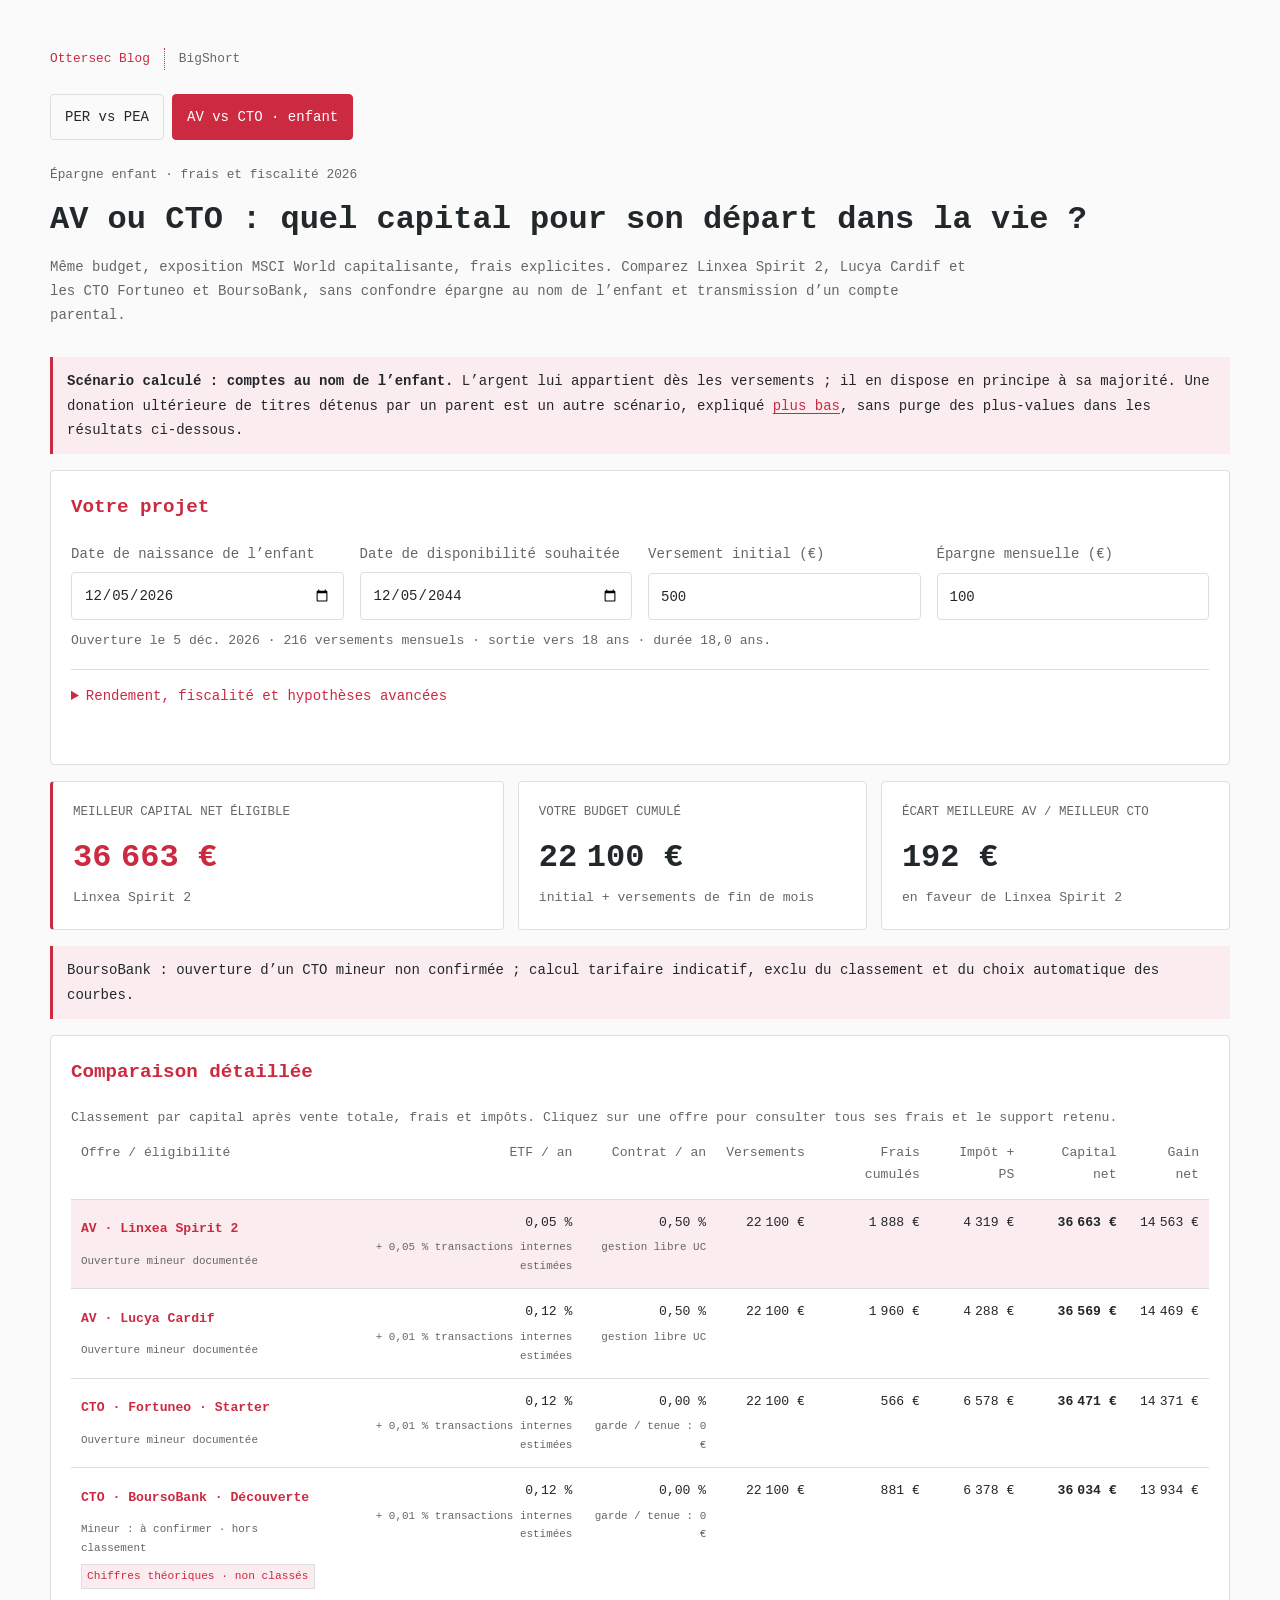
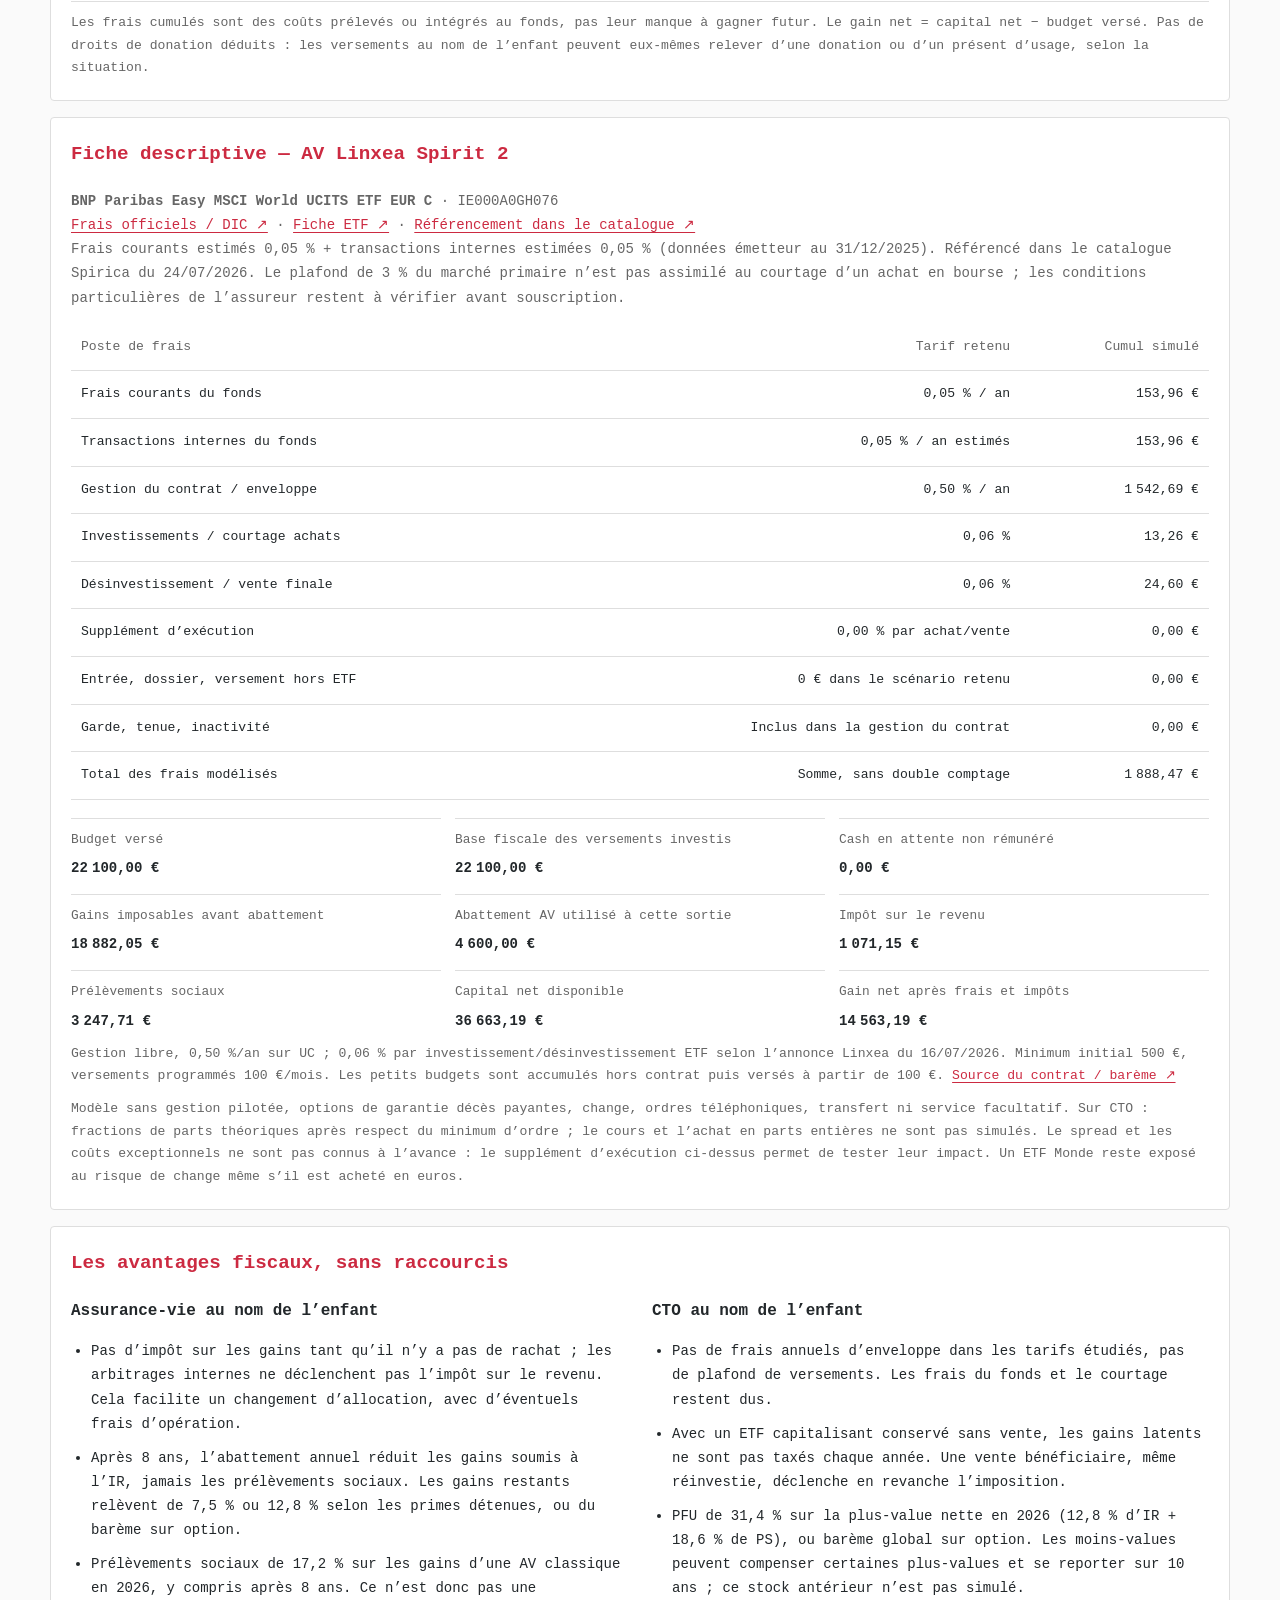
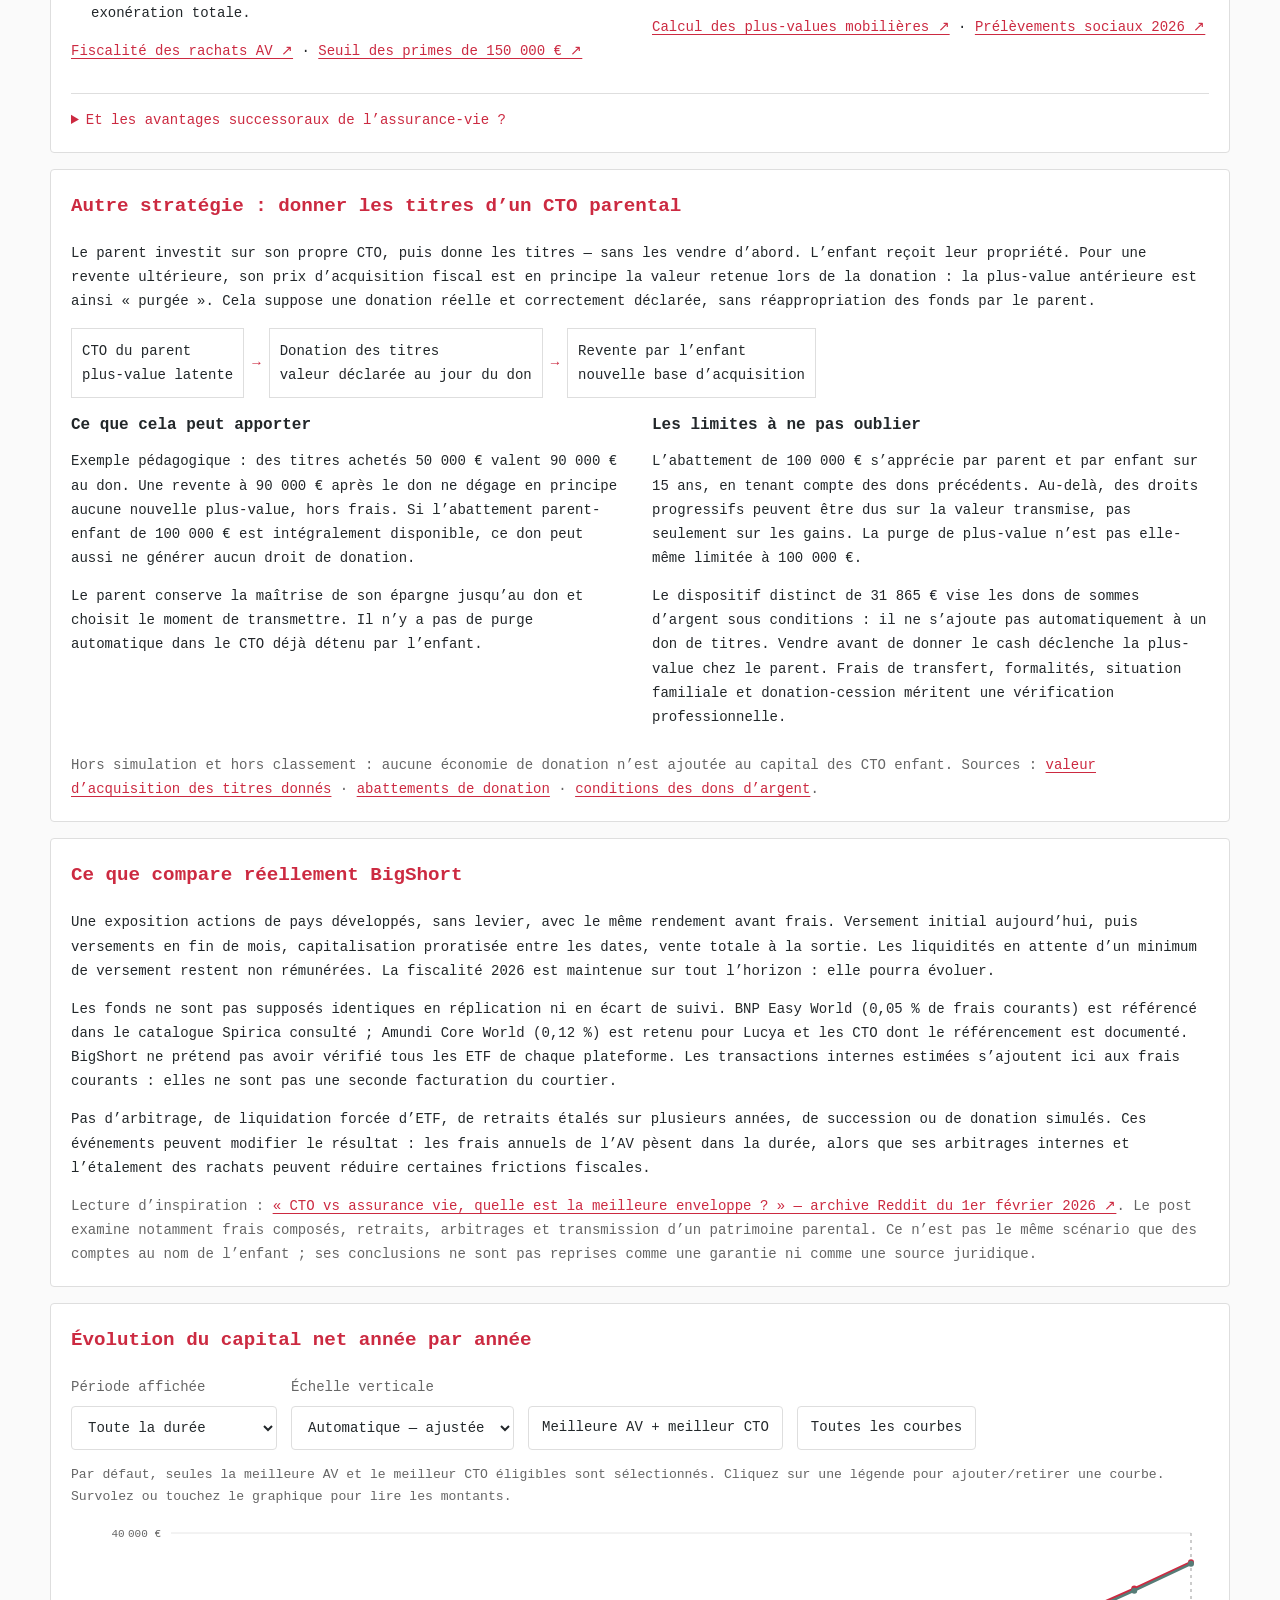
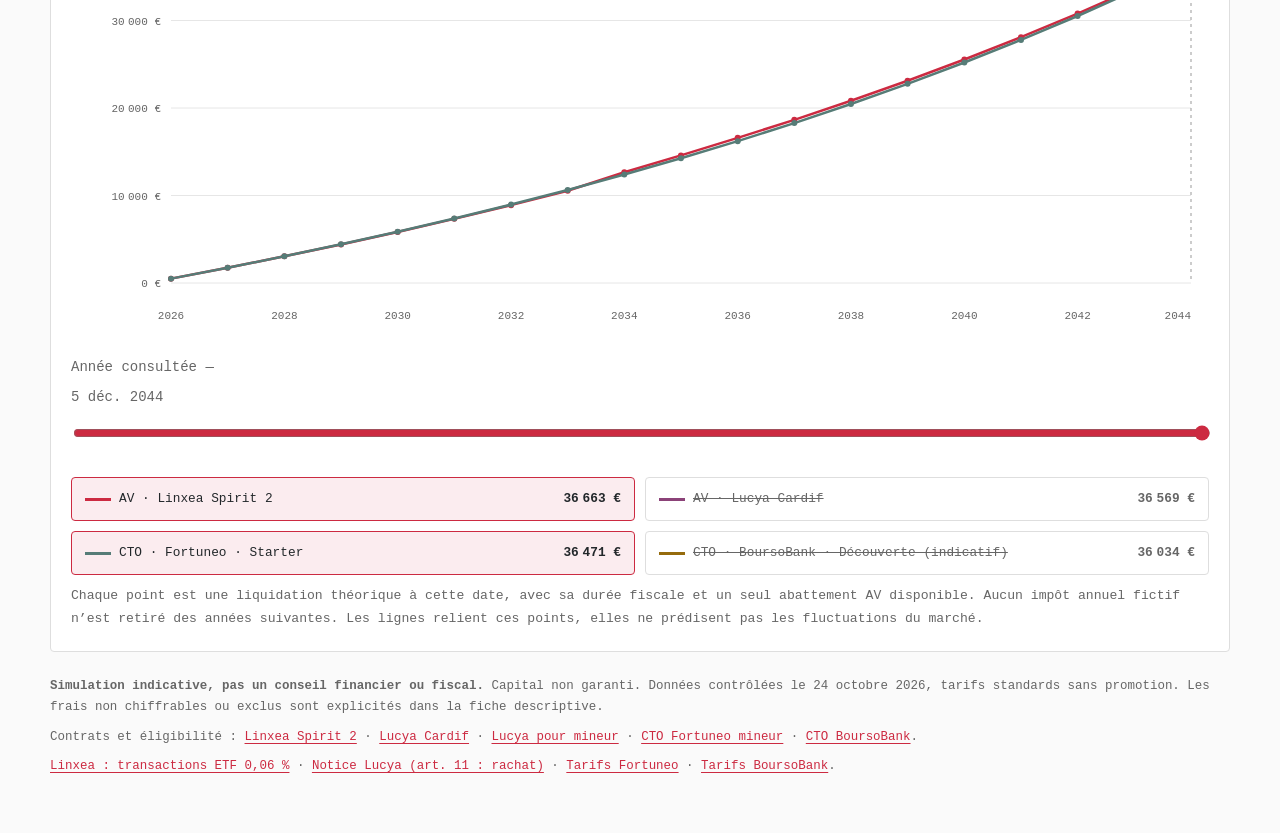
==== enfant.html @ e0f6fc1d "Renomme en BigShort et ajoute le comparateur AV CTO enfant" ====
<!doctype html>
<html lang="fr">
<head>
  <meta charset="utf-8">
  <meta name="viewport" content="width=device-width, initial-scale=1">
  <title>BigShort — AV vs CTO pour enfant</title>
  <meta name="description" content="Comparez assurance-vie et CTO au nom de votre enfant : capital net, ETF Monde, frais détaillés et fiscalité. Comprenez aussi la donation d’un CTO parental.">
  <meta name="theme-color" content="#fafafa">
  <link rel="icon" href="data:,">
  <link rel="stylesheet" href="bigshort.css">
  <script src="enfant.js" defer></script>
</head>
<body>
  <main class="shell">
    <header>
      <nav class="site-nav" aria-label="Navigation du site"><a href="https://sneakyottersec.github.io/">Ottersec Blog</a><span>BigShort</span></nav>
      <nav class="tool-nav" aria-label="Simulateurs BigShort"><a href="./">PER vs PEA</a><a href="enfant.html" aria-current="page">AV vs CTO · enfant</a></nav>
      <div class="eyebrow">Épargne enfant · frais et fiscalité 2026</div>
      <h1>AV ou CTO : quel capital pour son départ dans la vie ?</h1>
      <p class="lede">Même budget, exposition MSCI World capitalisante, frais explicites. Comparez Linxea Spirit 2, Lucya Cardif et les CTO Fortuneo et BoursoBank, sans confondre épargne au nom de l’enfant et transmission d’un compte parental.</p>
    </header>

    <div class="warning" role="note"><strong>Scénario calculé : comptes au nom de l’enfant.</strong> L’argent lui appartient dès les versements ; il en dispose en principe à sa majorité. Une donation ultérieure de titres détenus par un parent est un autre scénario, expliqué <a href="#donation">plus bas</a>, sans purge des plus-values dans les résultats ci-dessous.</div>

    <section class="card" aria-labelledby="parameters-title">
      <h2 id="parameters-title">Votre projet</h2>
      <form id="child-form" novalidate>
        <div class="grid">
          <label>Date de naissance de l’enfant<input id="birth-date" type="date" required></label>
          <label>Date de disponibilité souhaitée<input id="child-exit" type="date" required></label>
          <label>Versement initial (€)<input id="child-initial" type="number" min="0" max="10000000" step="any" value="500" required inputmode="decimal"></label>
          <label>Épargne mensuelle (€)<input id="child-monthly" type="number" min="0" max="100000" step="any" value="100" required inputmode="decimal"></label>
        </div>
        <p id="child-horizon" class="help"></p>
        <details>
          <summary>Rendement, fiscalité et hypothèses avancées</summary>
          <div class="advanced">
            <div class="grid">
              <label>Rendement annuel avant frais (%)<input id="child-return" type="number" min="-50" max="20" step="any" value="7" required inputmode="decimal"></label>
              <label>Régime d’impôt à la sortie<select id="child-regime"><option value="flat">Taux forfaitaires (PFU)</option><option value="scale">Barème — approximation par TMI</option></select></label>
              <label id="child-tmi-label" hidden>TMI du foyer à la sortie<select id="child-tmi"><option value="0">0 %</option><option value="11">11 %</option><option value="30">30 %</option><option value="41">41 %</option><option value="45">45 %</option></select></label>
              <label>Abattement AV annuel encore disponible (€)<input id="child-allowance" type="number" min="0" max="9200" step="any" value="4600" required inputmode="decimal"></label>
              <label>Autres primes AV du titulaire avant 2017 (€)<input id="child-old-premiums" type="number" min="0" max="100000000" step="any" value="0" required inputmode="decimal"></label>
              <label>Autres primes AV du titulaire depuis 2017 (€)<input id="child-other-premiums" type="number" min="0" max="100000000" step="any" value="0" required inputmode="decimal"></label>
              <label>Coût d’exécution supplémentaire par achat/vente (%)<input id="child-spread" type="number" min="0" max="2" step="any" value="0" required inputmode="decimal"></label>
            </div>
            <div class="presets" role="group" aria-label="Scénarios de rendement"><button type="button" data-return="3">Hypothèse 3 %</button><button type="button" data-return="5">Hypothèse 5 %</button><button type="button" data-return="8">Hypothèse 8 %</button><button type="button" id="exit-at-18">Sortie aux 18 ans</button></div>
            <p class="help">Abattement après 8 ans : 4 600 € pour une personne seule, 9 200 € pour un couple imposé ensemble, partagé entre contrats du contribuable. Si l’enfant est rattaché, vérifiez les règles du foyer et le solde disponible : ce n’est pas un avantage supplémentaire automatique par enfant. Une seule utilisation de l’abattement est calculée, lors de la sortie totale.</p>
            <p class="help">Les autres primes sont les montants non remboursés au 31 décembre précédant chaque sortie simulée, supposés constants ici. Le seuil de 150 000 € concerne le titulaire, pas chaque contrat. L’option au barème est globale : la TMI reste une approximation, sans quotient familial, décote ni effet différé de CSG déductible.</p>
          </div>
        </details>
        <p id="child-status" class="status" role="alert"></p>
      </form>
    </section>

    <noscript><p class="warning">Activez JavaScript pour calculer les résultats.</p></noscript>
    <div id="child-results">
      <section class="summary-grid" aria-label="Résumé des résultats" aria-live="polite">
        <article class="card best"><p class="summary-label">Meilleur capital net éligible</p><p class="summary-value" id="child-best">—</p><p class="summary-meta" id="child-best-name">—</p></article>
        <article class="card"><p class="summary-label">Votre budget cumulé</p><p class="summary-value" id="child-paid">—</p><p class="summary-meta">initial + versements de fin de mois</p></article>
        <article class="card"><p class="summary-label">Écart meilleure AV / meilleur CTO</p><p class="summary-value" id="child-gap">—</p><p class="summary-meta" id="child-gap-label">—</p></article>
      </section>
      <div id="eligibility-note" class="warning" role="note"></div>

      <section class="card" aria-labelledby="comparison-title">
        <h2 id="comparison-title">Comparaison détaillée</h2>
        <p class="help">Classement par capital après vente totale, frais et impôts. Cliquez sur une offre pour consulter tous ses frais et le support retenu.</p>
        <div class="table-wrap">
          <table id="comparison"><thead><tr><th scope="col">Offre / éligibilité</th><th scope="col">ETF / an</th><th scope="col">Contrat / an</th><th scope="col">Versements</th><th scope="col">Frais cumulés</th><th scope="col">Impôt + PS</th><th scope="col">Capital net</th><th scope="col">Gain net</th></tr></thead><tbody id="child-rows"></tbody></table>
        </div>
        <p class="help">Les frais cumulés sont des coûts prélevés ou intégrés au fonds, pas leur manque à gagner futur. Le gain net = capital net − budget versé. Pas de droits de donation déduits : les versements au nom de l’enfant peuvent eux-mêmes relever d’une donation ou d’un présent d’usage, selon la situation.</p>
      </section>

      <section class="card" aria-labelledby="child-detail-title">
        <h2 id="child-detail-title">Fiche descriptive</h2>
        <p id="child-fund" class="fund-line"></p>
        <div class="table-wrap"><table class="fee-table"><thead><tr><th scope="col">Poste de frais</th><th scope="col">Tarif retenu</th><th scope="col">Cumul simulé</th></tr></thead><tbody id="child-fee-rows"></tbody></table></div>
        <div id="child-tax-detail" class="fee-grid" style="margin-top:18px"></div>
        <p id="child-offer-note" class="help"></p>
        <p class="help">Modèle sans gestion pilotée, options de garantie décès payantes, change, ordres téléphoniques, transfert ni service facultatif. Sur CTO : fractions de parts théoriques après respect du minimum d’ordre ; le cours et l’achat en parts entières ne sont pas simulés. Le spread et les coûts exceptionnels ne sont pas connus à l’avance : le supplément d’exécution ci-dessus permet de tester leur impact. Un ETF Monde reste exposé au risque de change même s’il est acheté en euros.</p>
      </section>
    </div>

    <section class="card reading" aria-labelledby="tax-guide-title">
      <h2 id="tax-guide-title">Les avantages fiscaux, sans raccourcis</h2>
      <div class="two-col">
        <article>
          <h3>Assurance-vie au nom de l’enfant</h3>
          <ul>
            <li>Pas d’impôt sur les gains tant qu’il n’y a pas de rachat ; les arbitrages internes ne déclenchent pas l’impôt sur le revenu. Cela facilite un changement d’allocation, avec d’éventuels frais d’opération.</li>
            <li>Après 8 ans, l’abattement annuel réduit les gains soumis à l’IR, jamais les prélèvements sociaux. Les gains restants relèvent de 7,5 % ou 12,8 % selon les primes détenues, ou du barème sur option.</li>
            <li>Prélèvements sociaux de 17,2 % sur les gains d’une AV classique en 2026, y compris après 8 ans. Ce n’est donc pas une exonération totale.</li>
          </ul>
          <p><a href="https://www.service-public.gouv.fr/particuliers/vosdroits/F22414" target="_blank" rel="noreferrer">Fiscalité des rachats AV ↗</a> · <a href="https://bofip.impots.gouv.fr/bofip/11224-PGP.html/identifiant=BOI-RPPM-RCM-20-15-20210621" target="_blank" rel="noreferrer">Seuil des primes de 150 000 € ↗</a></p>
        </article>
        <article>
          <h3>CTO au nom de l’enfant</h3>
          <ul>
            <li>Pas de frais annuels d’enveloppe dans les tarifs étudiés, pas de plafond de versements. Les frais du fonds et le courtage restent dus.</li>
            <li>Avec un ETF capitalisant conservé sans vente, les gains latents ne sont pas taxés chaque année. Une vente bénéficiaire, même réinvestie, déclenche en revanche l’imposition.</li>
            <li>PFU de 31,4 % sur la plus-value nette en 2026 (12,8 % d’IR + 18,6 % de PS), ou barème global sur option. Les moins-values peuvent compenser certaines plus-values et se reporter sur 10 ans ; ce stock antérieur n’est pas simulé.</li>
          </ul>
          <p><a href="https://www.impots.gouv.fr/particulier/les-cessions-mobilieres" target="_blank" rel="noreferrer">Calcul des plus-values mobilières ↗</a> · <a href="https://www.service-public.gouv.fr/particuliers/vosdroits/F2329" target="_blank" rel="noreferrer">Prélèvements sociaux 2026 ↗</a></p>
        </article>
      </div>
      <details>
        <summary>Et les avantages successoraux de l’assurance-vie ?</summary>
        <p>Ils concernent le décès de l’assuré, pas le retrait par l’enfant à ses 18 ans. Pour une AV souscrite par un parent avec l’enfant bénéficiaire, les versements avant 70 ans peuvent bénéficier d’un abattement de 152 500 € par bénéficiaire, sous conditions ; les gains non encore soumis aux prélèvements sociaux n’en sont pas dispensés. Pour les versements après 70 ans, le régime change : abattement global de 30 500 € sur les primes concernées, puis droits de succession, avec en principe exonération des gains de ces droits. <a href="https://www.service-public.gouv.fr/particuliers/vosdroits/F15274" target="_blank" rel="noreferrer">Régime au décès ↗</a></p>
        <p>Ces mécanismes ne sont pas appliqués au classement : le contrat simulé appartient déjà à l’enfant. Un CTO transmis au décès relève de la succession ordinaire et d’une nouvelle valeur d’acquisition des titres. Il ne faut pas comparer uniquement les abattements sans tenir compte de tout le patrimoine, des frais et du lien de parenté.</p>
      </details>
    </section>

    <section id="donation" class="card reading" aria-labelledby="donation-title">
      <h2 id="donation-title">Autre stratégie : donner les titres d’un CTO parental</h2>
      <p>Le parent investit sur son propre CTO, puis donne les titres — sans les vendre d’abord. L’enfant reçoit leur propriété. Pour une revente ultérieure, son prix d’acquisition fiscal est en principe la valeur retenue lors de la donation : la plus-value antérieure est ainsi « purgée ». Cela suppose une donation réelle et correctement déclarée, sans réappropriation des fonds par le parent.</p>
      <div class="flow" aria-label="Étapes de la donation de titres"><span>CTO du parent<br>plus-value latente</span><b aria-hidden="true">→</b><span>Donation des titres<br>valeur déclarée au jour du don</span><b aria-hidden="true">→</b><span>Revente par l’enfant<br>nouvelle base d’acquisition</span></div>
      <div class="two-col">
        <article><h3>Ce que cela peut apporter</h3><p>Exemple pédagogique : des titres achetés 50 000 € valent 90 000 € au don. Une revente à 90 000 € après le don ne dégage en principe aucune nouvelle plus-value, hors frais. Si l’abattement parent-enfant de 100 000 € est intégralement disponible, ce don peut aussi ne générer aucun droit de donation.</p><p>Le parent conserve la maîtrise de son épargne jusqu’au don et choisit le moment de transmettre. Il n’y a pas de purge automatique dans le CTO déjà détenu par l’enfant.</p></article>
        <article><h3>Les limites à ne pas oublier</h3><p>L’abattement de 100 000 € s’apprécie par parent et par enfant sur 15 ans, en tenant compte des dons précédents. Au-delà, des droits progressifs peuvent être dus sur la valeur transmise, pas seulement sur les gains. La purge de plus-value n’est pas elle-même limitée à 100 000 €.</p><p>Le dispositif distinct de 31 865 € vise les dons de sommes d’argent sous conditions : il ne s’ajoute pas automatiquement à un don de titres. Vendre avant de donner le cash déclenche la plus-value chez le parent. Frais de transfert, formalités, situation familiale et donation-cession méritent une vérification professionnelle.</p></article>
      </div>
      <p class="help">Hors simulation et hors classement : aucune économie de donation n’est ajoutée au capital des CTO enfant. Sources : <a href="https://www.impots.gouv.fr/particulier/les-cessions-mobilieres" target="_blank" rel="noreferrer">valeur d’acquisition des titres donnés</a> · <a href="https://www.impots.gouv.fr/particulier/questions/que-puis-je-donner-mes-enfants-petits-enfants-sans-avoir-payer-de-droits" target="_blank" rel="noreferrer">abattements de donation</a> · <a href="https://www.impots.gouv.fr/particulier/dons-exoneres" target="_blank" rel="noreferrer">conditions des dons d’argent</a>.</p>
    </section>

    <section class="card reading" aria-labelledby="method-title">
      <h2 id="method-title">Ce que compare réellement BigShort</h2>
      <p>Une exposition actions de pays développés, sans levier, avec le même rendement avant frais. Versement initial aujourd’hui, puis versements en fin de mois, capitalisation proratisée entre les dates, vente totale à la sortie. Les liquidités en attente d’un minimum de versement restent non rémunérées. La fiscalité 2026 est maintenue sur tout l’horizon : elle pourra évoluer.</p>
      <p>Les fonds ne sont pas supposés identiques en réplication ni en écart de suivi. BNP Easy World (0,05 % de frais courants) est référencé dans le catalogue Spirica consulté ; Amundi Core World (0,12 %) est retenu pour Lucya et les CTO dont le référencement est documenté. BigShort ne prétend pas avoir vérifié tous les ETF de chaque plateforme. Les transactions internes estimées s’ajoutent ici aux frais courants : elles ne sont pas une seconde facturation du courtier.</p>
      <p>Pas d’arbitrage, de liquidation forcée d’ETF, de retraits étalés sur plusieurs années, de succession ou de donation simulés. Ces événements peuvent modifier le résultat : les frais annuels de l’AV pèsent dans la durée, alors que ses arbitrages internes et l’étalement des rachats peuvent réduire certaines frictions fiscales.</p>
      <p class="help">Lecture d’inspiration : <a href="https://web.archive.org/web/20260201173819/https://www.reddit.com/r/vosfinances/comments/1q3mszi/cto_vs_assurance_vie_quelle_est_la_meilleure/" target="_blank" rel="noreferrer">« CTO vs assurance vie, quelle est la meilleure enveloppe ? » — archive Reddit du 1er février 2026 ↗</a>. Le post examine notamment frais composés, retraits, arbitrages et transmission d’un patrimoine parental. Ce n’est pas le même scénario que des comptes au nom de l’enfant ; ses conclusions ne sont pas reprises comme une garantie ni comme une source juridique.</p>
    </section>

    <section id="child-history-section" class="card" aria-labelledby="child-history-title">
      <h2 id="child-history-title">Évolution du capital net année par année</h2>
      <div class="graph-toolbar">
        <label>Période affichée<select id="child-window"><option value="0">Toute la durée</option><option value="5">5 dernières années</option><option value="10">10 dernières années</option></select></label>
        <label>Échelle verticale<select id="child-scale"><option value="auto">Automatique — ajustée</option><option value="zero">À partir de 0 €</option></select></label>
        <button type="button" id="child-best-curves">Meilleure AV + meilleur CTO</button>
        <button type="button" id="child-all-curves">Toutes les courbes</button>
      </div>
      <p class="help">Par défaut, seules la meilleure AV et le meilleur CTO éligibles sont sélectionnés. Cliquez sur une légende pour ajouter/retirer une courbe. Survolez ou touchez le graphique pour lire les montants.</p>
      <div class="graph-frame" id="child-frame"><div id="child-graph" class="graph"></div><div id="child-tooltip" class="tooltip" role="tooltip" hidden></div></div>
      <p id="child-empty" class="empty" hidden>Aucune courbe sélectionnée. Cliquez sur une légende pour l’afficher.</p>
      <div class="inspector"><label for="child-year">Année consultée — <span id="child-year-date"></span></label><input type="range" id="child-year" min="0" max="18" step="1" value="18"></div>
      <div id="child-legend" class="legend" role="group" aria-label="Courbes et montants à l’année sélectionnée"></div>
      <p class="help">Chaque point est une liquidation théorique à cette date, avec sa durée fiscale et un seul abattement AV disponible. Aucun impôt annuel fictif n’est retiré des années suivantes. Les lignes relient ces points, elles ne prédisent pas les fluctuations du marché.</p>
    </section>

    <footer>
      <p><strong>Simulation indicative, pas un conseil financier ou fiscal.</strong> Capital non garanti. Données contrôlées le 24 octobre 2026, tarifs standards sans promotion. Les frais non chiffrables ou exclus sont explicités dans la fiche descriptive.</p>
      <p>Contrats et éligibilité : <a href="https://www.linxea.com/assurance-vie/linxea-spirit-2/" target="_blank" rel="noreferrer">Linxea Spirit 2</a> · <a href="https://lucya.com/assurance-vie/lucya-cardif/" target="_blank" rel="noreferrer">Lucya Cardif</a> · <a href="https://lucya.com/actualites/nos-travaux-dete-au-service-de-votre-satisfaction/" target="_blank" rel="noreferrer">Lucya pour mineur</a> · <a href="https://www.fortuneo.fr/faq/qui-peut-ouvrir-un-compte-bourse" target="_blank" rel="noreferrer">CTO Fortuneo mineur</a> · <a href="https://www.boursobank.com/bourse/cto-compte-titres-ordinaire" target="_blank" rel="noreferrer">CTO BoursoBank</a>.</p>
      <p><a href="https://forum.linxea.com/t/nouveautes-spirit-2-129-nouveaux-etf-et-baisse-des-frais-de-transaction-a-0-06/261537" target="_blank" rel="noreferrer">Linxea : transactions ETF 0,06 %</a> · <a href="https://lucya.com/app/uploads/2026/02/notice-lucya-cardif.pdf" target="_blank" rel="noreferrer">Notice Lucya (art. 11 : rachat)</a> · <a href="https://www.fortuneo.fr/datas/files/tarifs_fortuneo.pdf" target="_blank" rel="noreferrer">Tarifs Fortuneo</a> · <a href="https://www.boursobank.com/content/brochure_tarifaire/boursorama_bt.pdf" target="_blank" rel="noreferrer">Tarifs BoursoBank</a>.</p>
    </footer>
  </main>
</body>
</html>
---- bigshort.css ----
@font-face{font-family:"JetBrains Mono";font-style:normal;font-weight:400;font-display:swap;src:local("JetBrains Mono"),url("https://sneakyottersec.github.io/lib/JetBrainsMono/web/woff2/JetBrainsMono-Regular.woff2") format("woff2")}
:root{color-scheme:light;--bg:#fafafa;--surface:#fff;--soft:#f1f1f1;--text:#22272a;--muted:#666;--line:#dedede;--brand:#cc2a41;--brand-soft:#fbecef}
*{box-sizing:border-box}[hidden]{display:none!important}body{margin:0;background:var(--bg);color:var(--text);font:14px/1.725 "JetBrains Mono","Cascadia Code",Consolas,monospace;-webkit-font-smoothing:antialiased}::selection{background:var(--brand-soft)}
a{color:var(--brand);text-underline-offset:3px}button,input,select{font:inherit}button,select,summary{cursor:pointer}a:focus-visible,button:focus-visible,input:focus-visible,select:focus-visible,summary:focus-visible{outline:2px solid var(--brand);outline-offset:3px}input,select{width:100%;min-height:44px;padding:10px 12px;border:1px solid var(--line);border-radius:4px;background:var(--surface);color:var(--text)}input:invalid{border-color:var(--brand)}button{min-height:44px;padding:8px 13px;border:1px solid var(--line);border-radius:4px;background:#fff;color:var(--text)}button:hover{border-color:var(--brand)}button[aria-pressed="true"]{border-color:var(--brand);background:var(--brand);color:#fff}
.shell{width:min(1180px,calc(100% - 40px));margin:auto;padding:48px 0}header{display:grid;gap:12px;margin-bottom:30px}.site-nav{display:flex;align-items:center;gap:14px;margin-bottom:12px;font-size:.8rem}.site-nav a{padding-right:14px;border-right:1px dotted var(--brand);text-decoration:none}.site-nav span{color:var(--muted)}.tool-nav{display:flex;flex-wrap:wrap;gap:8px;margin-bottom:12px}.tool-nav a{padding:10px 14px;border:1px solid var(--line);border-radius:4px;color:var(--text);text-decoration:none}.tool-nav a[aria-current="page"]{background:var(--brand);border-color:var(--brand);color:#fff}.tool-nav a:hover{border-color:var(--brand)}h1,h2,h3,p{margin-top:0}h1{margin-bottom:0;font-size:clamp(1.4rem,3.5vw,2rem);line-height:1.4}h2{margin-bottom:18px;color:var(--brand);font-size:1.2rem}h3{font-size:1rem;margin-bottom:10px}.eyebrow,.muted,.help,.lede{color:var(--muted)}.eyebrow{font-size:.8rem}.lede{max-width:930px;margin-bottom:0}.card{background:var(--surface);border:1px solid var(--line);border-radius:4px;padding:20px;margin-top:16px}.grid{display:grid;grid-template-columns:repeat(4,minmax(0,1fr));gap:16px}label{display:grid;gap:6px;color:var(--muted);font-size:.875rem}.help{font-size:.82rem;margin:10px 0 0}.warning{border-left:3px solid var(--brand);background:var(--brand-soft);padding:12px 14px;margin:16px 0}.warning p:last-child{margin-bottom:0}details{margin-top:16px;border-top:1px solid var(--line);padding-top:14px}summary{color:var(--brand);width:fit-content}.advanced{margin-top:16px}.advanced .grid{grid-template-columns:repeat(3,minmax(0,1fr))}.presets{display:flex;gap:8px;flex-wrap:wrap;margin-top:12px}.presets button{font-size:.8rem}.status{color:var(--brand);margin:12px 0 0;min-height:24px}.summary-grid{display:grid;grid-template-columns:1.3fr 1fr 1fr;gap:14px;margin-top:16px}.summary-grid .card{margin-top:0}.best{border-left:3px solid var(--brand)}.summary-label{font-size:.78rem;color:var(--muted);text-transform:uppercase;margin-bottom:6px}.summary-value{font-size:clamp(1.4rem,3vw,2rem);font-weight:700;font-variant-numeric:tabular-nums;margin-bottom:2px}.best .summary-value{color:var(--brand)}.summary-meta{font-size:.82rem;color:var(--muted);margin-bottom:0}
.table-wrap{overflow-x:auto}table{width:100%;border-collapse:collapse;font-size:.82rem;font-variant-numeric:tabular-nums}th,td{padding:12px 10px;border-bottom:1px solid var(--line);text-align:right;vertical-align:top}th{color:var(--muted);font-weight:400}th:first-child,td:first-child{text-align:left}#comparison{min-width:1050px}#comparison td:first-child{min-width:230px}td small{display:block;color:var(--muted);margin-top:4px}.offer-button{border:0;padding:0;min-height:36px;text-align:left;color:var(--brand);font-weight:700;background:transparent}#comparison tr.selected{background:var(--brand-soft)}.badge{display:inline-block;font-size:.7rem;color:var(--brand);background:var(--brand-soft);border:1px solid var(--line);padding:2px 5px;margin-top:6px}.fee-grid{display:grid;grid-template-columns:repeat(3,minmax(0,1fr));gap:14px}.metric{padding-top:10px;border-top:1px solid var(--line)}.metric span{display:block;color:var(--muted);font-size:.8rem}.metric strong{display:block;margin-top:5px}.fund-line{margin-top:16px;color:var(--muted);font-size:.875rem}.fee-table{min-width:650px}.fee-table td:first-child{min-width:220px}.two-col{display:grid;grid-template-columns:1fr 1fr;gap:24px}.two-col p{font-size:.875rem}.two-col ul{padding-left:20px;font-size:.875rem}.two-col li{margin-bottom:10px}.reading p{font-size:.875rem}.flow{display:flex;flex-wrap:wrap;gap:8px;align-items:center;margin:14px 0}.flow span{border:1px solid var(--line);padding:10px;background:var(--surface)}.flow b{color:var(--brand)}.check{display:flex;align-items:center;gap:10px;color:var(--text);min-height:44px}.check input{width:20px;height:20px;min-height:20px;accent-color:var(--brand)}
.graph-toolbar{display:flex;flex-wrap:wrap;gap:14px;align-items:end;margin-bottom:14px}.graph-toolbar label{min-width:190px}.graph-frame{position:relative}.graph{height:430px;width:100%}.graph svg{width:100%;height:100%;display:block}.tooltip{position:absolute;z-index:2;pointer-events:none;max-width:calc(100% - 16px);border:1px solid var(--line);border-left:3px solid var(--brand);background:#fff;padding:10px 12px;font-size:.8rem;overflow-wrap:anywhere}.tooltip strong{display:block;font-size:1rem}.legend{display:grid;grid-template-columns:repeat(2,minmax(0,1fr));gap:10px;margin-top:14px}.legend button{display:flex;align-items:center;gap:8px;text-align:left;font-size:.8rem}.legend button[aria-pressed="true"]{background:var(--brand-soft);color:var(--text)}.legend button[aria-pressed="false"]{color:var(--muted)}.legend button[aria-pressed="false"] .legend-name{text-decoration:line-through}.swatch{display:inline-block;width:26px;border-top:3px solid var(--curve);flex-shrink:0}.legend strong{margin-left:auto;font-variant-numeric:tabular-nums}.inspector{margin-top:16px}.inspector input{padding:0;accent-color:var(--brand)}.empty{color:var(--muted);padding:30px 0}footer{font-size:.78rem;color:var(--muted);margin-top:24px}footer p{margin-bottom:8px}
@media(max-width:900px){.grid,.advanced .grid{grid-template-columns:repeat(2,minmax(0,1fr))}.fee-grid{grid-template-columns:repeat(2,minmax(0,1fr))}.summary-grid{grid-template-columns:1fr 1fr}.best{grid-column:1/-1}.two-col{grid-template-columns:1fr;gap:8px}}
@media(max-width:560px){.shell{width:calc(100% - 18px);padding-top:18px}.card{padding:15px}.grid,.advanced .grid,.summary-grid,.legend{grid-template-columns:1fr}input,select{font-size:16px}.fee-grid{gap:10px}.graph{height:360px}.graph-toolbar label{width:100%}.legend button{flex-wrap:wrap}.legend strong{margin-left:34px}.tool-nav a{font-size:.8rem}.flow{display:grid}.flow b{text-align:center}}
@media(prefers-reduced-motion:reduce){*{scroll-behavior:auto!important}}
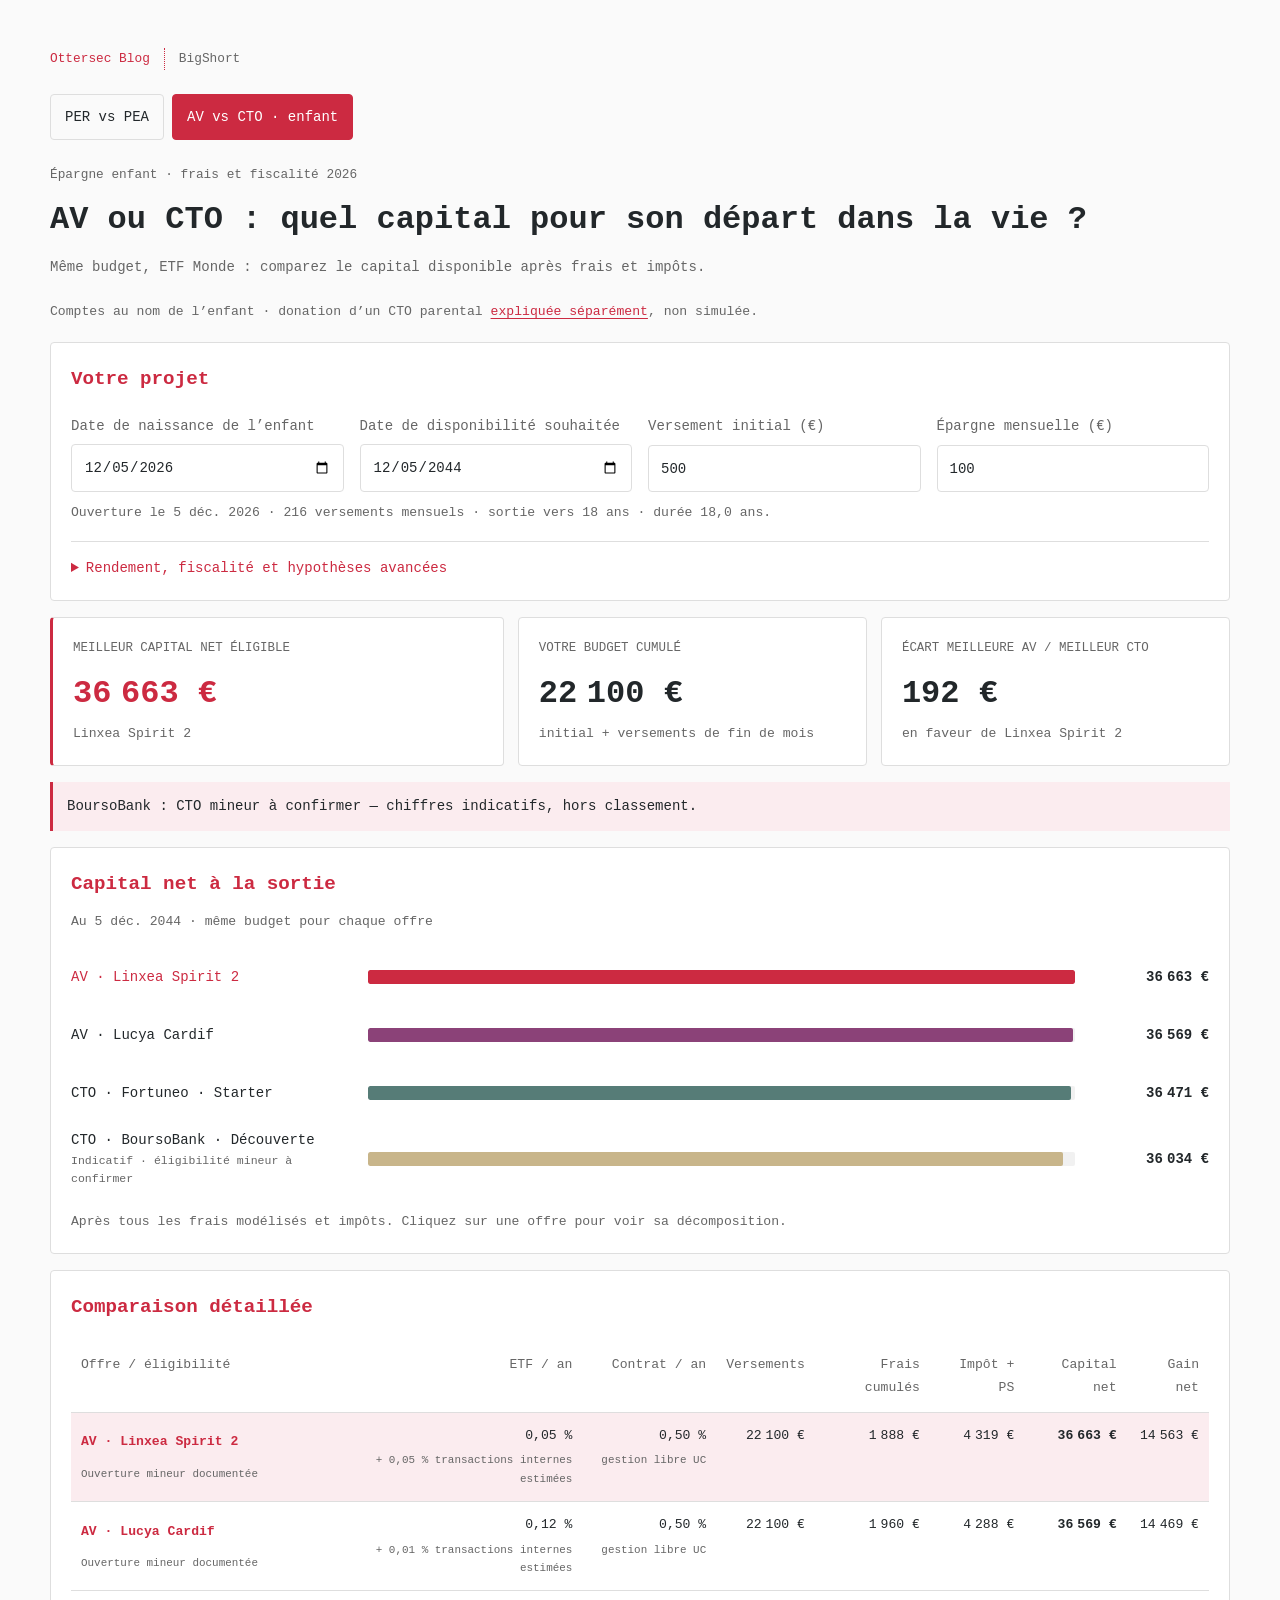
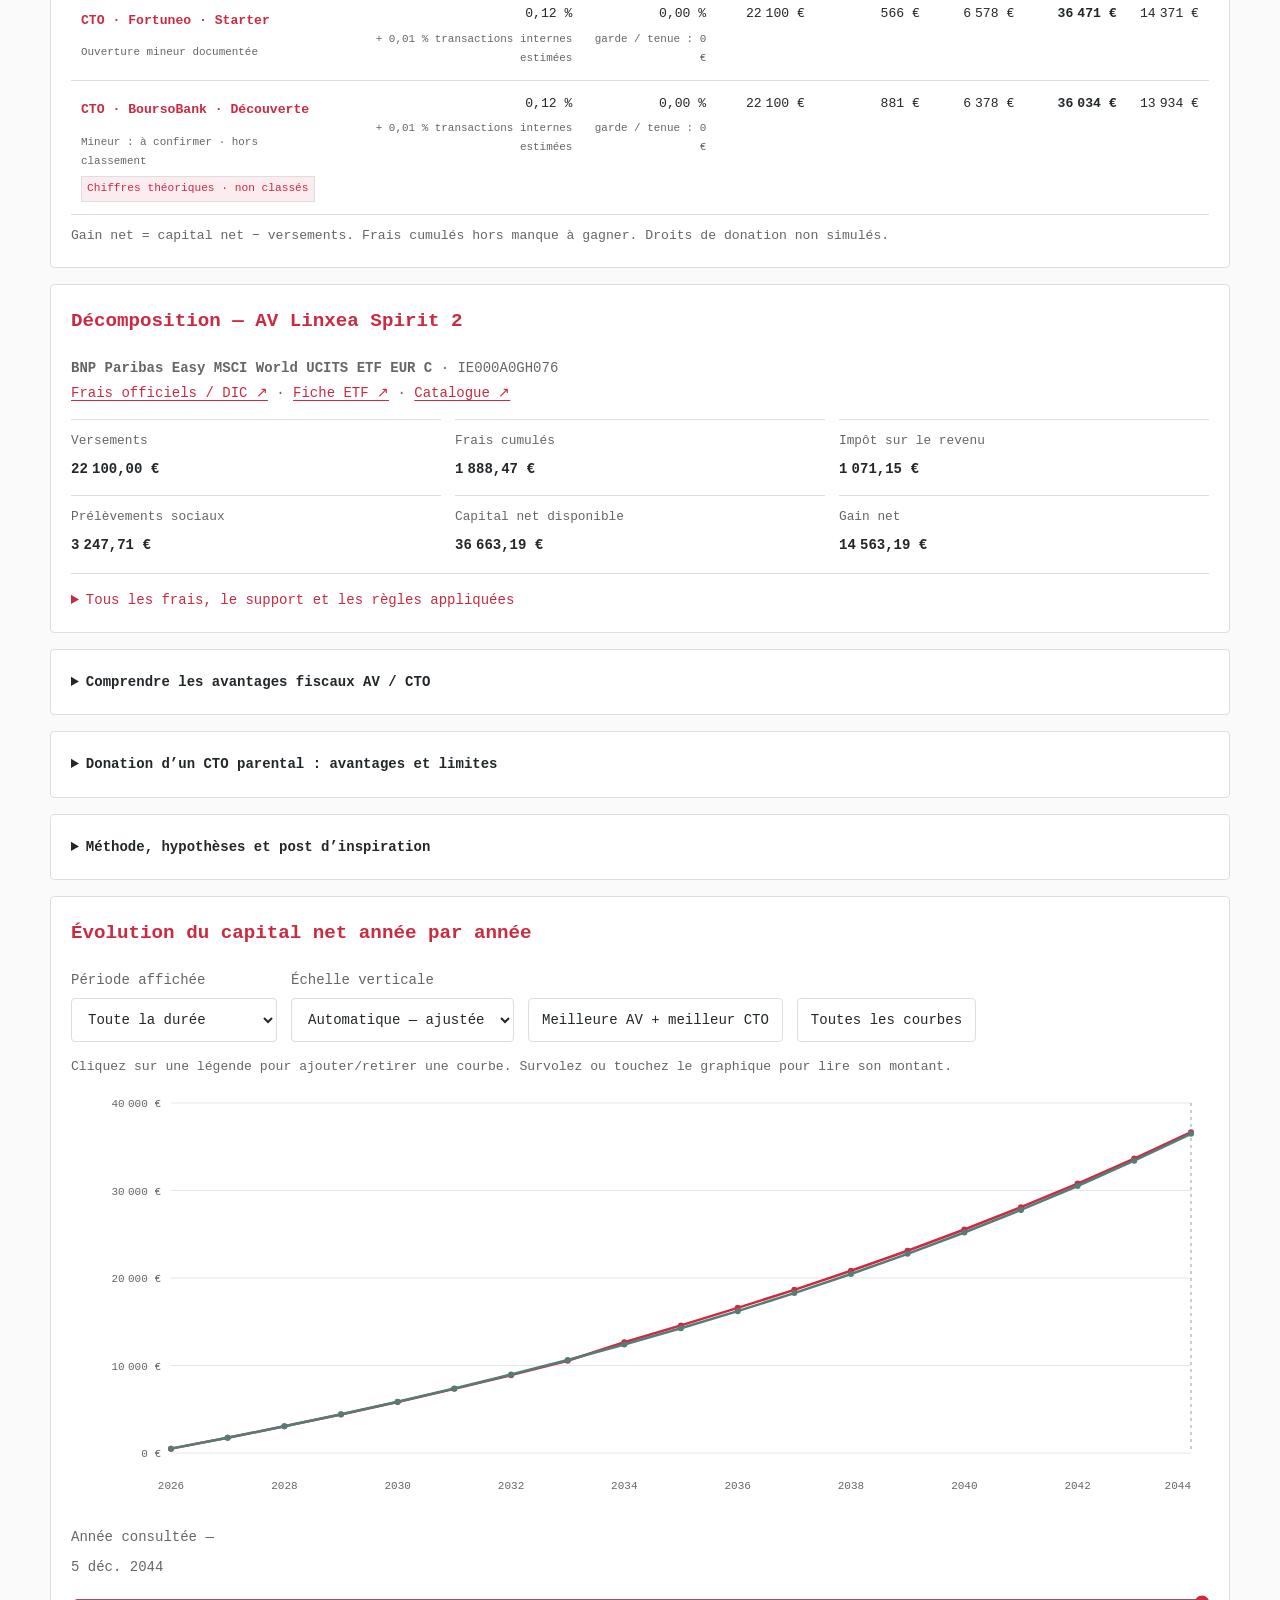
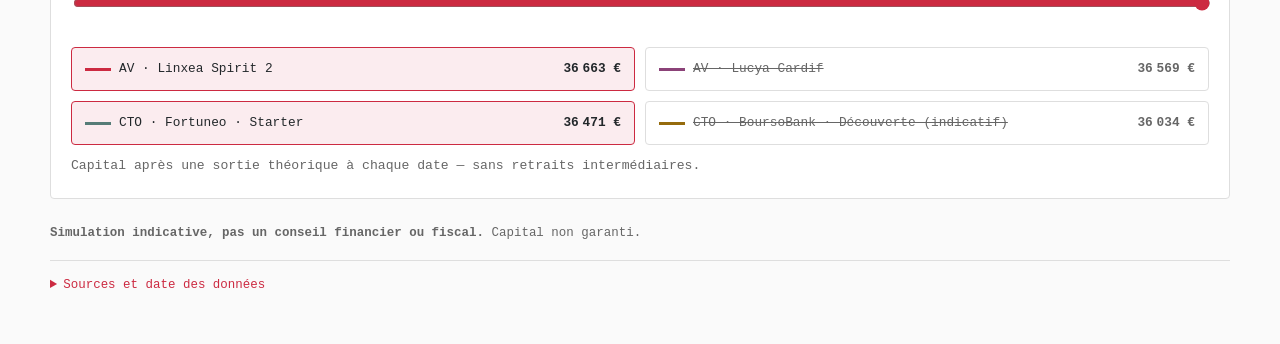
==== commit 3d4527c1: "Allege le comparateur enfant et ajoute le recap capital net" ====
--- a/enfant.html
+++ b/enfant.html
@@ -17,10 +17,10 @@
       <nav class="tool-nav" aria-label="Simulateurs BigShort"><a href="./">PER vs PEA</a><a href="enfant.html" aria-current="page">AV vs CTO · enfant</a></nav>
       <div class="eyebrow">Épargne enfant · frais et fiscalité 2026</div>
       <h1>AV ou CTO : quel capital pour son départ dans la vie ?</h1>
-      <p class="lede">Même budget, exposition MSCI World capitalisante, frais explicites. Comparez Linxea Spirit 2, Lucya Cardif et les CTO Fortuneo et BoursoBank, sans confondre épargne au nom de l’enfant et transmission d’un compte parental.</p>
+      <p class="lede">Même budget, ETF Monde : comparez le capital disponible après frais et impôts.</p>
     </header>
 
-    <div class="warning" role="note"><strong>Scénario calculé : comptes au nom de l’enfant.</strong> L’argent lui appartient dès les versements ; il en dispose en principe à sa majorité. Une donation ultérieure de titres détenus par un parent est un autre scénario, expliqué <a href="#donation">plus bas</a>, sans purge des plus-values dans les résultats ci-dessous.</div>
+    <p class="scenario-note">Comptes au nom de l’enfant · donation d’un CTO parental <a href="#donation">expliquée séparément</a>, non simulée.</p>
 
     <section class="card" aria-labelledby="parameters-title">
       <h2 id="parameters-title">Votre projet</h2>
@@ -62,27 +62,39 @@
       </section>
       <div id="eligibility-note" class="warning" role="note"></div>
 
+      <section class="card exit-section" aria-labelledby="child-exit-title">
+        <h2 id="child-exit-title">Capital net à la sortie</h2>
+        <p id="child-exit-caption" class="help"></p>
+        <div id="child-exit-chart" class="exit-chart" aria-label="Comparaison des capitaux nets à la sortie"></div>
+        <p class="help">Après tous les frais modélisés et impôts. Cliquez sur une offre pour voir sa décomposition.</p>
+      </section>
+
       <section class="card" aria-labelledby="comparison-title">
         <h2 id="comparison-title">Comparaison détaillée</h2>
-        <p class="help">Classement par capital après vente totale, frais et impôts. Cliquez sur une offre pour consulter tous ses frais et le support retenu.</p>
         <div class="table-wrap">
           <table id="comparison"><thead><tr><th scope="col">Offre / éligibilité</th><th scope="col">ETF / an</th><th scope="col">Contrat / an</th><th scope="col">Versements</th><th scope="col">Frais cumulés</th><th scope="col">Impôt + PS</th><th scope="col">Capital net</th><th scope="col">Gain net</th></tr></thead><tbody id="child-rows"></tbody></table>
         </div>
-        <p class="help">Les frais cumulés sont des coûts prélevés ou intégrés au fonds, pas leur manque à gagner futur. Le gain net = capital net − budget versé. Pas de droits de donation déduits : les versements au nom de l’enfant peuvent eux-mêmes relever d’une donation ou d’un présent d’usage, selon la situation.</p>
+        <p class="help">Gain net = capital net − versements. Frais cumulés hors manque à gagner. Droits de donation non simulés.</p>
       </section>
 
       <section class="card" aria-labelledby="child-detail-title">
         <h2 id="child-detail-title">Fiche descriptive</h2>
         <p id="child-fund" class="fund-line"></p>
-        <div class="table-wrap"><table class="fee-table"><thead><tr><th scope="col">Poste de frais</th><th scope="col">Tarif retenu</th><th scope="col">Cumul simulé</th></tr></thead><tbody id="child-fee-rows"></tbody></table></div>
-        <div id="child-tax-detail" class="fee-grid" style="margin-top:18px"></div>
-        <p id="child-offer-note" class="help"></p>
-        <p class="help">Modèle sans gestion pilotée, options de garantie décès payantes, change, ordres téléphoniques, transfert ni service facultatif. Sur CTO : fractions de parts théoriques après respect du minimum d’ordre ; le cours et l’achat en parts entières ne sont pas simulés. Le spread et les coûts exceptionnels ne sont pas connus à l’avance : le supplément d’exécution ci-dessus permet de tester leur impact. Un ETF Monde reste exposé au risque de change même s’il est acheté en euros.</p>
+        <div id="child-tax-detail" class="fee-grid"></div>
+        <details id="child-fees-detail">
+          <summary>Tous les frais, le support et les règles appliquées</summary>
+          <div class="table-wrap"><table class="fee-table"><thead><tr><th scope="col">Poste de frais</th><th scope="col">Tarif retenu</th><th scope="col">Cumul simulé</th></tr></thead><tbody id="child-fee-rows"></tbody></table></div>
+          <div id="child-tax-extra" class="fee-grid"></div>
+          <p id="child-fund-note" class="help"></p>
+          <p id="child-offer-note" class="help"></p>
+          <p class="help">Modèle sans gestion pilotée, options de garantie décès payantes, change, ordres téléphoniques, transfert ni service facultatif. Sur CTO : fractions de parts théoriques après respect du minimum d’ordre ; le cours et l’achat en parts entières ne sont pas simulés. Le spread et les coûts exceptionnels ne sont pas connus à l’avance : le supplément d’exécution ci-dessus permet de tester leur impact. Un ETF Monde reste exposé au risque de change même s’il est acheté en euros.</p>
+        </details>
       </section>
     </div>
 
-    <section class="card reading" aria-labelledby="tax-guide-title">
-      <h2 id="tax-guide-title">Les avantages fiscaux, sans raccourcis</h2>
+    <details class="card reading compact-disclosure">
+      <summary id="tax-guide-title">Comprendre les avantages fiscaux AV / CTO</summary>
+      <div class="disclosure-content">
       <div class="two-col">
         <article>
           <h3>Assurance-vie au nom de l’enfant</h3>
@@ -108,10 +120,12 @@
         <p>Ils concernent le décès de l’assuré, pas le retrait par l’enfant à ses 18 ans. Pour une AV souscrite par un parent avec l’enfant bénéficiaire, les versements avant 70 ans peuvent bénéficier d’un abattement de 152 500 € par bénéficiaire, sous conditions ; les gains non encore soumis aux prélèvements sociaux n’en sont pas dispensés. Pour les versements après 70 ans, le régime change : abattement global de 30 500 € sur les primes concernées, puis droits de succession, avec en principe exonération des gains de ces droits. <a href="https://www.service-public.gouv.fr/particuliers/vosdroits/F15274" target="_blank" rel="noreferrer">Régime au décès ↗</a></p>
         <p>Ces mécanismes ne sont pas appliqués au classement : le contrat simulé appartient déjà à l’enfant. Un CTO transmis au décès relève de la succession ordinaire et d’une nouvelle valeur d’acquisition des titres. Il ne faut pas comparer uniquement les abattements sans tenir compte de tout le patrimoine, des frais et du lien de parenté.</p>
       </details>
-    </section>
+      </div>
+    </details>
 
-    <section id="donation" class="card reading" aria-labelledby="donation-title">
-      <h2 id="donation-title">Autre stratégie : donner les titres d’un CTO parental</h2>
+    <details id="donation" class="card reading compact-disclosure">
+      <summary id="donation-title">Donation d’un CTO parental : avantages et limites</summary>
+      <div class="disclosure-content">
       <p>Le parent investit sur son propre CTO, puis donne les titres — sans les vendre d’abord. L’enfant reçoit leur propriété. Pour une revente ultérieure, son prix d’acquisition fiscal est en principe la valeur retenue lors de la donation : la plus-value antérieure est ainsi « purgée ». Cela suppose une donation réelle et correctement déclarée, sans réappropriation des fonds par le parent.</p>
       <div class="flow" aria-label="Étapes de la donation de titres"><span>CTO du parent<br>plus-value latente</span><b aria-hidden="true">→</b><span>Donation des titres<br>valeur déclarée au jour du don</span><b aria-hidden="true">→</b><span>Revente par l’enfant<br>nouvelle base d’acquisition</span></div>
       <div class="two-col">
@@ -119,15 +133,18 @@
         <article><h3>Les limites à ne pas oublier</h3><p>L’abattement de 100 000 € s’apprécie par parent et par enfant sur 15 ans, en tenant compte des dons précédents. Au-delà, des droits progressifs peuvent être dus sur la valeur transmise, pas seulement sur les gains. La purge de plus-value n’est pas elle-même limitée à 100 000 €.</p><p>Le dispositif distinct de 31 865 € vise les dons de sommes d’argent sous conditions : il ne s’ajoute pas automatiquement à un don de titres. Vendre avant de donner le cash déclenche la plus-value chez le parent. Frais de transfert, formalités, situation familiale et donation-cession méritent une vérification professionnelle.</p></article>
       </div>
       <p class="help">Hors simulation et hors classement : aucune économie de donation n’est ajoutée au capital des CTO enfant. Sources : <a href="https://www.impots.gouv.fr/particulier/les-cessions-mobilieres" target="_blank" rel="noreferrer">valeur d’acquisition des titres donnés</a> · <a href="https://www.impots.gouv.fr/particulier/questions/que-puis-je-donner-mes-enfants-petits-enfants-sans-avoir-payer-de-droits" target="_blank" rel="noreferrer">abattements de donation</a> · <a href="https://www.impots.gouv.fr/particulier/dons-exoneres" target="_blank" rel="noreferrer">conditions des dons d’argent</a>.</p>
-    </section>
+      </div>
+    </details>
 
-    <section class="card reading" aria-labelledby="method-title">
-      <h2 id="method-title">Ce que compare réellement BigShort</h2>
+    <details class="card reading compact-disclosure">
+      <summary id="method-title">Méthode, hypothèses et post d’inspiration</summary>
+      <div class="disclosure-content">
       <p>Une exposition actions de pays développés, sans levier, avec le même rendement avant frais. Versement initial aujourd’hui, puis versements en fin de mois, capitalisation proratisée entre les dates, vente totale à la sortie. Les liquidités en attente d’un minimum de versement restent non rémunérées. La fiscalité 2026 est maintenue sur tout l’horizon : elle pourra évoluer.</p>
       <p>Les fonds ne sont pas supposés identiques en réplication ni en écart de suivi. BNP Easy World (0,05 % de frais courants) est référencé dans le catalogue Spirica consulté ; Amundi Core World (0,12 %) est retenu pour Lucya et les CTO dont le référencement est documenté. BigShort ne prétend pas avoir vérifié tous les ETF de chaque plateforme. Les transactions internes estimées s’ajoutent ici aux frais courants : elles ne sont pas une seconde facturation du courtier.</p>
       <p>Pas d’arbitrage, de liquidation forcée d’ETF, de retraits étalés sur plusieurs années, de succession ou de donation simulés. Ces événements peuvent modifier le résultat : les frais annuels de l’AV pèsent dans la durée, alors que ses arbitrages internes et l’étalement des rachats peuvent réduire certaines frictions fiscales.</p>
       <p class="help">Lecture d’inspiration : <a href="https://web.archive.org/web/20260201173819/https://www.reddit.com/r/vosfinances/comments/1q3mszi/cto_vs_assurance_vie_quelle_est_la_meilleure/" target="_blank" rel="noreferrer">« CTO vs assurance vie, quelle est la meilleure enveloppe ? » — archive Reddit du 1er février 2026 ↗</a>. Le post examine notamment frais composés, retraits, arbitrages et transmission d’un patrimoine parental. Ce n’est pas le même scénario que des comptes au nom de l’enfant ; ses conclusions ne sont pas reprises comme une garantie ni comme une source juridique.</p>
-    </section>
+      </div>
+    </details>
 
     <section id="child-history-section" class="card" aria-labelledby="child-history-title">
       <h2 id="child-history-title">Évolution du capital net année par année</h2>
@@ -137,18 +154,21 @@
         <button type="button" id="child-best-curves">Meilleure AV + meilleur CTO</button>
         <button type="button" id="child-all-curves">Toutes les courbes</button>
       </div>
-      <p class="help">Par défaut, seules la meilleure AV et le meilleur CTO éligibles sont sélectionnés. Cliquez sur une légende pour ajouter/retirer une courbe. Survolez ou touchez le graphique pour lire les montants.</p>
+      <p class="help">Cliquez sur une légende pour ajouter/retirer une courbe. Survolez ou touchez le graphique pour lire son montant.</p>
       <div class="graph-frame" id="child-frame"><div id="child-graph" class="graph"></div><div id="child-tooltip" class="tooltip" role="tooltip" hidden></div></div>
       <p id="child-empty" class="empty" hidden>Aucune courbe sélectionnée. Cliquez sur une légende pour l’afficher.</p>
       <div class="inspector"><label for="child-year">Année consultée — <span id="child-year-date"></span></label><input type="range" id="child-year" min="0" max="18" step="1" value="18"></div>
       <div id="child-legend" class="legend" role="group" aria-label="Courbes et montants à l’année sélectionnée"></div>
-      <p class="help">Chaque point est une liquidation théorique à cette date, avec sa durée fiscale et un seul abattement AV disponible. Aucun impôt annuel fictif n’est retiré des années suivantes. Les lignes relient ces points, elles ne prédisent pas les fluctuations du marché.</p>
+      <p class="help">Capital après une sortie théorique à chaque date — sans retraits intermédiaires.</p>
     </section>
 
     <footer>
-      <p><strong>Simulation indicative, pas un conseil financier ou fiscal.</strong> Capital non garanti. Données contrôlées le 24 octobre 2026, tarifs standards sans promotion. Les frais non chiffrables ou exclus sont explicités dans la fiche descriptive.</p>
+      <p><strong>Simulation indicative, pas un conseil financier ou fiscal.</strong> Capital non garanti.</p>
+      <details><summary>Sources et date des données</summary>
+      <p>Données contrôlées le 24 octobre 2026, tarifs standards sans promotion. Frais exclus et limites dans la fiche descriptive.</p>
       <p>Contrats et éligibilité : <a href="https://www.linxea.com/assurance-vie/linxea-spirit-2/" target="_blank" rel="noreferrer">Linxea Spirit 2</a> · <a href="https://lucya.com/assurance-vie/lucya-cardif/" target="_blank" rel="noreferrer">Lucya Cardif</a> · <a href="https://lucya.com/actualites/nos-travaux-dete-au-service-de-votre-satisfaction/" target="_blank" rel="noreferrer">Lucya pour mineur</a> · <a href="https://www.fortuneo.fr/faq/qui-peut-ouvrir-un-compte-bourse" target="_blank" rel="noreferrer">CTO Fortuneo mineur</a> · <a href="https://www.boursobank.com/bourse/cto-compte-titres-ordinaire" target="_blank" rel="noreferrer">CTO BoursoBank</a>.</p>
       <p><a href="https://forum.linxea.com/t/nouveautes-spirit-2-129-nouveaux-etf-et-baisse-des-frais-de-transaction-a-0-06/261537" target="_blank" rel="noreferrer">Linxea : transactions ETF 0,06 %</a> · <a href="https://lucya.com/app/uploads/2026/02/notice-lucya-cardif.pdf" target="_blank" rel="noreferrer">Notice Lucya (art. 11 : rachat)</a> · <a href="https://www.fortuneo.fr/datas/files/tarifs_fortuneo.pdf" target="_blank" rel="noreferrer">Tarifs Fortuneo</a> · <a href="https://www.boursobank.com/content/brochure_tarifaire/boursorama_bt.pdf" target="_blank" rel="noreferrer">Tarifs BoursoBank</a>.</p>
+      </details>
     </footer>
   </main>
 </body>
--- a/bigshort.css
+++ b/bigshort.css
@@ -5,6 +5,8 @@
 .shell{width:min(1180px,calc(100% - 40px));margin:auto;padding:48px 0}header{display:grid;gap:12px;margin-bottom:30px}.site-nav{display:flex;align-items:center;gap:14px;margin-bottom:12px;font-size:.8rem}.site-nav a{padding-right:14px;border-right:1px dotted var(--brand);text-decoration:none}.site-nav span{color:var(--muted)}.tool-nav{display:flex;flex-wrap:wrap;gap:8px;margin-bottom:12px}.tool-nav a{padding:10px 14px;border:1px solid var(--line);border-radius:4px;color:var(--text);text-decoration:none}.tool-nav a[aria-current="page"]{background:var(--brand);border-color:var(--brand);color:#fff}.tool-nav a:hover{border-color:var(--brand)}h1,h2,h3,p{margin-top:0}h1{margin-bottom:0;font-size:clamp(1.4rem,3.5vw,2rem);line-height:1.4}h2{margin-bottom:18px;color:var(--brand);font-size:1.2rem}h3{font-size:1rem;margin-bottom:10px}.eyebrow,.muted,.help,.lede{color:var(--muted)}.eyebrow{font-size:.8rem}.lede{max-width:930px;margin-bottom:0}.card{background:var(--surface);border:1px solid var(--line);border-radius:4px;padding:20px;margin-top:16px}.grid{display:grid;grid-template-columns:repeat(4,minmax(0,1fr));gap:16px}label{display:grid;gap:6px;color:var(--muted);font-size:.875rem}.help{font-size:.82rem;margin:10px 0 0}.warning{border-left:3px solid var(--brand);background:var(--brand-soft);padding:12px 14px;margin:16px 0}.warning p:last-child{margin-bottom:0}details{margin-top:16px;border-top:1px solid var(--line);padding-top:14px}summary{color:var(--brand);width:fit-content}.advanced{margin-top:16px}.advanced .grid{grid-template-columns:repeat(3,minmax(0,1fr))}.presets{display:flex;gap:8px;flex-wrap:wrap;margin-top:12px}.presets button{font-size:.8rem}.status{color:var(--brand);margin:12px 0 0;min-height:24px}.summary-grid{display:grid;grid-template-columns:1.3fr 1fr 1fr;gap:14px;margin-top:16px}.summary-grid .card{margin-top:0}.best{border-left:3px solid var(--brand)}.summary-label{font-size:.78rem;color:var(--muted);text-transform:uppercase;margin-bottom:6px}.summary-value{font-size:clamp(1.4rem,3vw,2rem);font-weight:700;font-variant-numeric:tabular-nums;margin-bottom:2px}.best .summary-value{color:var(--brand)}.summary-meta{font-size:.82rem;color:var(--muted);margin-bottom:0}
 .table-wrap{overflow-x:auto}table{width:100%;border-collapse:collapse;font-size:.82rem;font-variant-numeric:tabular-nums}th,td{padding:12px 10px;border-bottom:1px solid var(--line);text-align:right;vertical-align:top}th{color:var(--muted);font-weight:400}th:first-child,td:first-child{text-align:left}#comparison{min-width:1050px}#comparison td:first-child{min-width:230px}td small{display:block;color:var(--muted);margin-top:4px}.offer-button{border:0;padding:0;min-height:36px;text-align:left;color:var(--brand);font-weight:700;background:transparent}#comparison tr.selected{background:var(--brand-soft)}.badge{display:inline-block;font-size:.7rem;color:var(--brand);background:var(--brand-soft);border:1px solid var(--line);padding:2px 5px;margin-top:6px}.fee-grid{display:grid;grid-template-columns:repeat(3,minmax(0,1fr));gap:14px}.metric{padding-top:10px;border-top:1px solid var(--line)}.metric span{display:block;color:var(--muted);font-size:.8rem}.metric strong{display:block;margin-top:5px}.fund-line{margin-top:16px;color:var(--muted);font-size:.875rem}.fee-table{min-width:650px}.fee-table td:first-child{min-width:220px}.two-col{display:grid;grid-template-columns:1fr 1fr;gap:24px}.two-col p{font-size:.875rem}.two-col ul{padding-left:20px;font-size:.875rem}.two-col li{margin-bottom:10px}.reading p{font-size:.875rem}.flow{display:flex;flex-wrap:wrap;gap:8px;align-items:center;margin:14px 0}.flow span{border:1px solid var(--line);padding:10px;background:var(--surface)}.flow b{color:var(--brand)}.check{display:flex;align-items:center;gap:10px;color:var(--text);min-height:44px}.check input{width:20px;height:20px;min-height:20px;accent-color:var(--brand)}
 .graph-toolbar{display:flex;flex-wrap:wrap;gap:14px;align-items:end;margin-bottom:14px}.graph-toolbar label{min-width:190px}.graph-frame{position:relative}.graph{height:430px;width:100%}.graph svg{width:100%;height:100%;display:block}.tooltip{position:absolute;z-index:2;pointer-events:none;max-width:calc(100% - 16px);border:1px solid var(--line);border-left:3px solid var(--brand);background:#fff;padding:10px 12px;font-size:.8rem;overflow-wrap:anywhere}.tooltip strong{display:block;font-size:1rem}.legend{display:grid;grid-template-columns:repeat(2,minmax(0,1fr));gap:10px;margin-top:14px}.legend button{display:flex;align-items:center;gap:8px;text-align:left;font-size:.8rem}.legend button[aria-pressed="true"]{background:var(--brand-soft);color:var(--text)}.legend button[aria-pressed="false"]{color:var(--muted)}.legend button[aria-pressed="false"] .legend-name{text-decoration:line-through}.swatch{display:inline-block;width:26px;border-top:3px solid var(--curve);flex-shrink:0}.legend strong{margin-left:auto;font-variant-numeric:tabular-nums}.inspector{margin-top:16px}.inspector input{padding:0;accent-color:var(--brand)}.empty{color:var(--muted);padding:30px 0}footer{font-size:.78rem;color:var(--muted);margin-top:24px}footer p{margin-bottom:8px}
+.scenario-note{color:var(--muted);font-size:.82rem;margin:-8px 0 18px}.status:empty{display:none}.compact-disclosure>summary{font-weight:650;color:var(--text);width:100%}.disclosure-content{margin-top:20px}.disclosure-content>p:last-child{margin-bottom:0}.exit-section h2{margin-bottom:6px}.exit-chart{display:grid;gap:14px;margin:22px 0}.exit-row{display:grid;grid-template-columns:minmax(180px,1fr) minmax(140px,2.5fr) 120px;align-items:center;gap:14px}.exit-label{border:0;background:transparent;min-height:44px;padding:0;text-align:left;font-size:.875rem;line-height:1.6}.exit-label:hover{color:var(--brand)}.exit-label small{display:block;color:var(--muted);font-size:.72rem}.exit-track{height:14px;background:var(--soft);border-radius:2px;overflow:hidden}.exit-bar{height:100%;background:var(--curve);border-radius:2px;transition:width .2s ease}.exit-value{text-align:right;font-variant-numeric:tabular-nums;font-weight:650}.exit-row[data-eligible="false"] .exit-bar{opacity:.45}.exit-row[data-selected="true"] .exit-label{color:var(--brand)}#child-fees-detail .table-wrap{margin-top:14px}#child-tax-extra{margin-top:18px}
 @media(max-width:900px){.grid,.advanced .grid{grid-template-columns:repeat(2,minmax(0,1fr))}.fee-grid{grid-template-columns:repeat(2,minmax(0,1fr))}.summary-grid{grid-template-columns:1fr 1fr}.best{grid-column:1/-1}.two-col{grid-template-columns:1fr;gap:8px}}
 @media(max-width:560px){.shell{width:calc(100% - 18px);padding-top:18px}.card{padding:15px}.grid,.advanced .grid,.summary-grid,.legend{grid-template-columns:1fr}input,select{font-size:16px}.fee-grid{gap:10px}.graph{height:360px}.graph-toolbar label{width:100%}.legend button{flex-wrap:wrap}.legend strong{margin-left:34px}.tool-nav a{font-size:.8rem}.flow{display:grid}.flow b{text-align:center}}
 @media(prefers-reduced-motion:reduce){*{scroll-behavior:auto!important}}
+@media(max-width:560px){.exit-row{grid-template-columns:minmax(0,1fr) 100px;gap:4px 10px}.exit-track{grid-column:1/-1;grid-row:2}.exit-value{grid-column:2;grid-row:1}.exit-chart{gap:18px}.scenario-note{margin-top:0}.compact-disclosure>summary{font-size:.875rem}}
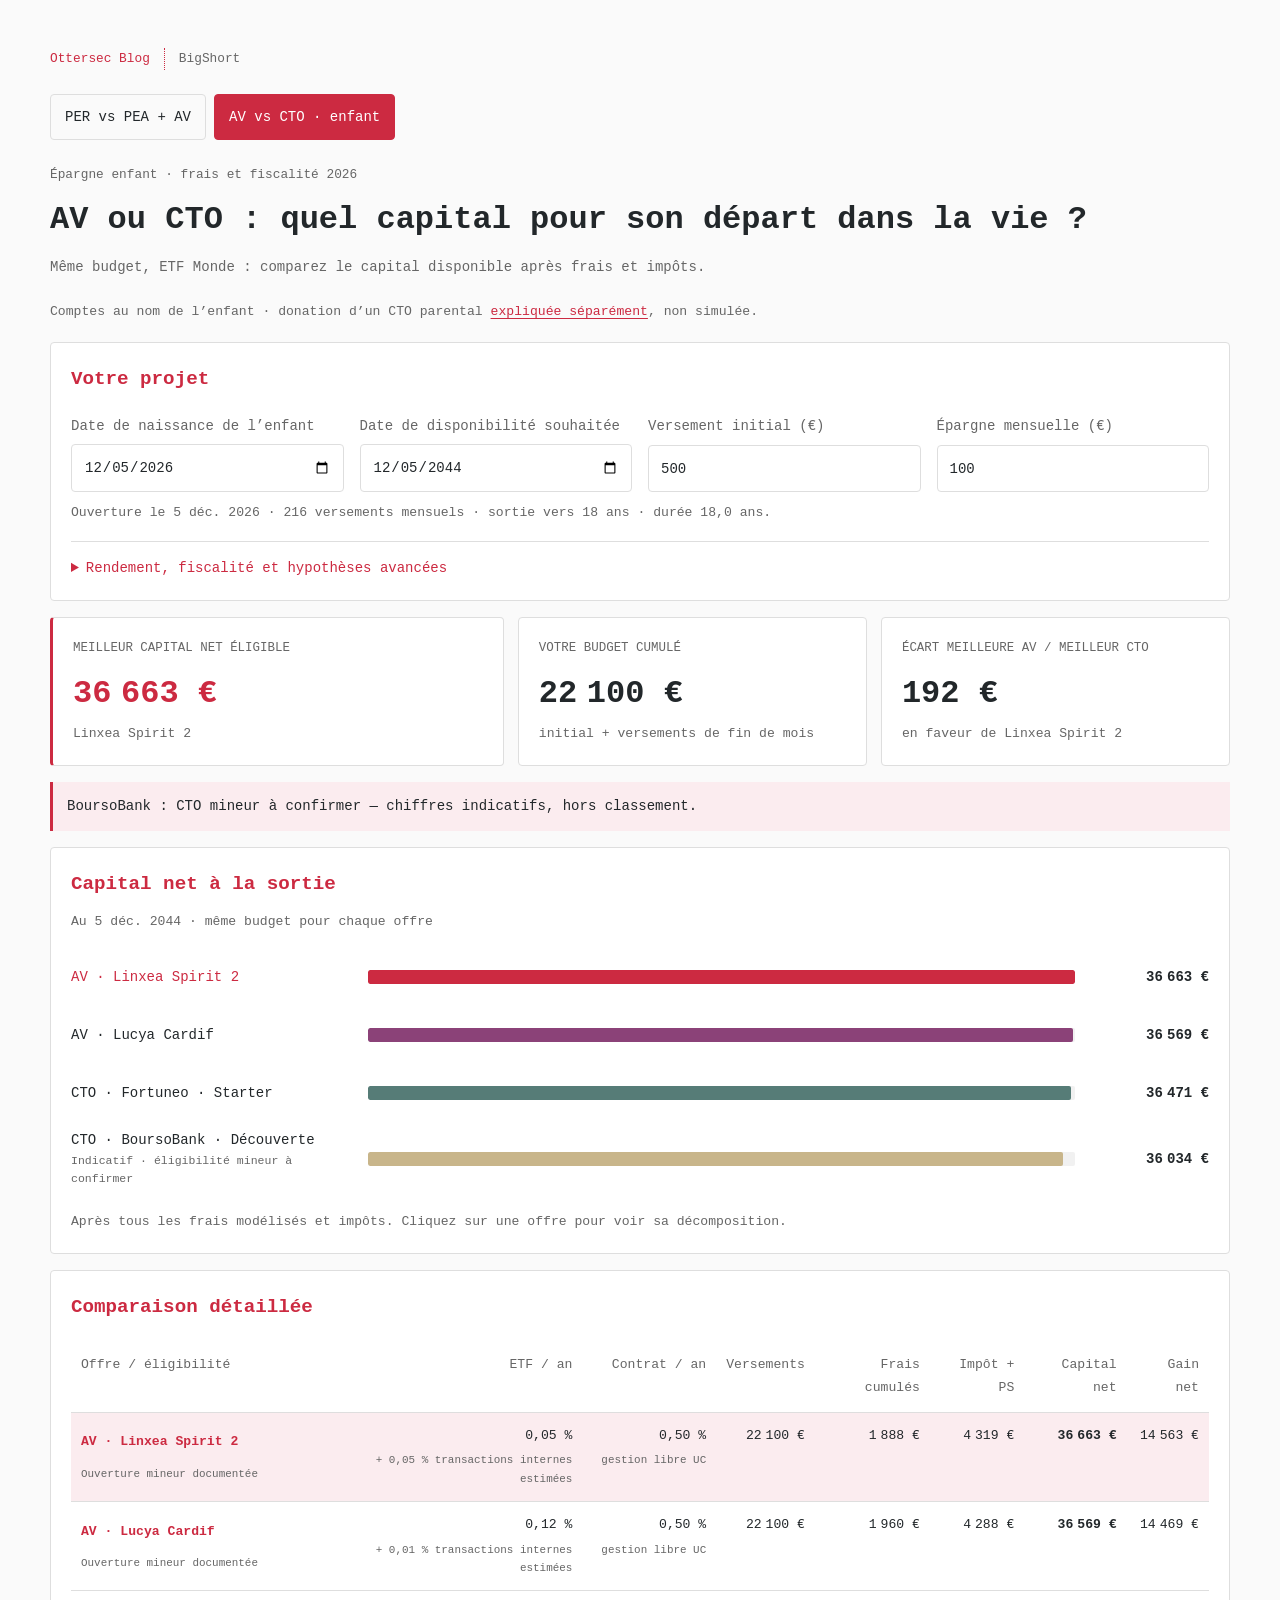
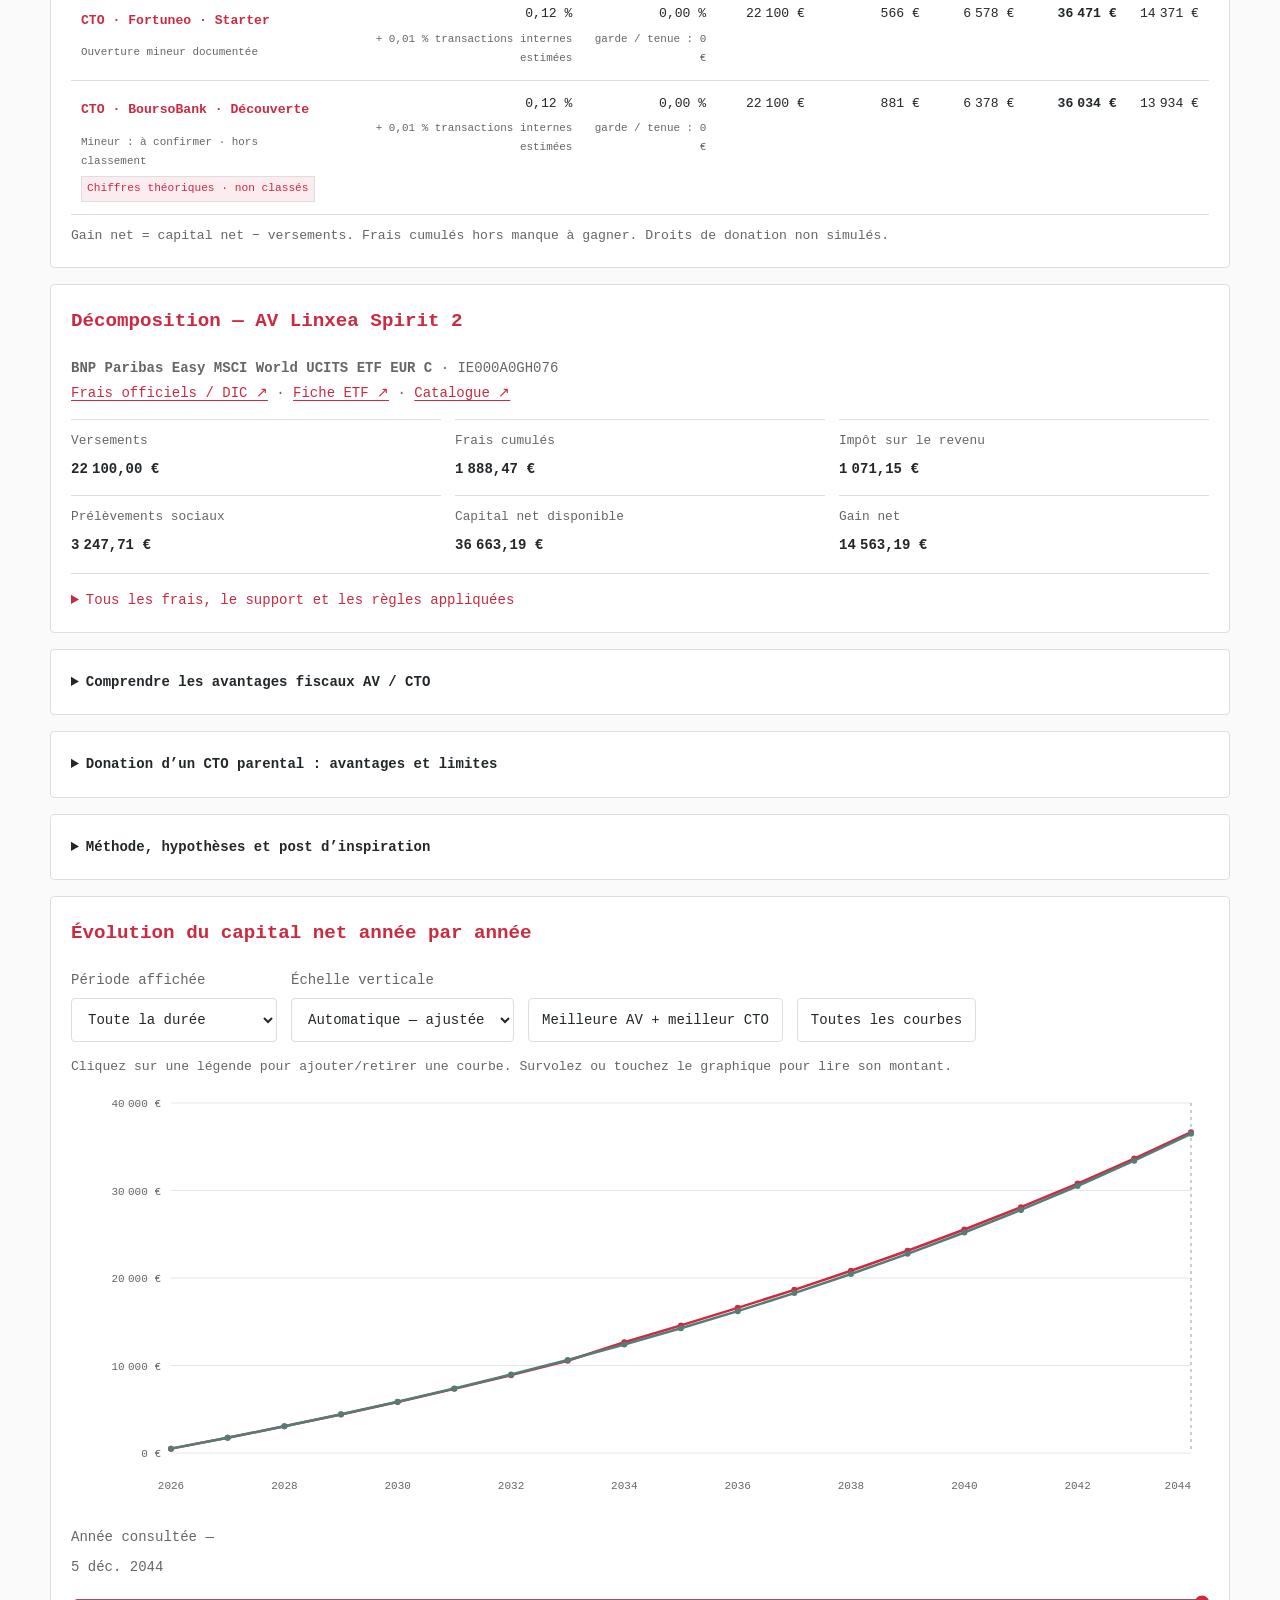
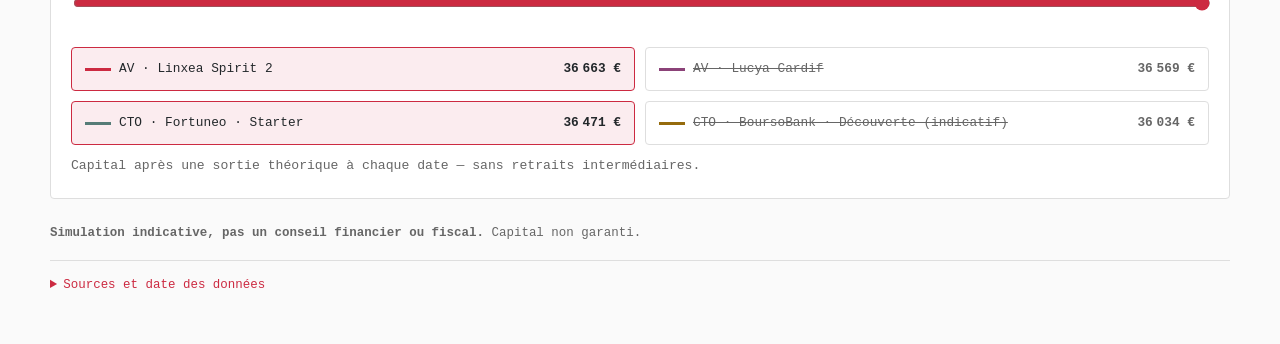
==== commit 2e7bdeaf: "Ajoute Linxea Spirit 2 au comparateur PER PEA CTO" ====
--- a/enfant.html
+++ b/enfant.html
@@ -7,14 +7,14 @@
   <meta name="description" content="Comparez assurance-vie et CTO au nom de votre enfant : capital net, ETF Monde, frais détaillés et fiscalité. Comprenez aussi la donation d’un CTO parental.">
   <meta name="theme-color" content="#fafafa">
   <link rel="icon" href="data:,">
-  <link rel="stylesheet" href="bigshort.css">
-  <script src="enfant.js" defer></script>
+  <link rel="stylesheet" href="bigshort.css?v=20261024-2">
+  <script src="enfant.js?v=20261024-2" defer></script>
 </head>
 <body>
   <main class="shell">
     <header>
       <nav class="site-nav" aria-label="Navigation du site"><a href="https://sneakyottersec.github.io/">Ottersec Blog</a><span>BigShort</span></nav>
-      <nav class="tool-nav" aria-label="Simulateurs BigShort"><a href="./">PER vs PEA</a><a href="enfant.html" aria-current="page">AV vs CTO · enfant</a></nav>
+      <nav class="tool-nav" aria-label="Simulateurs BigShort"><a href="./">PER vs PEA + AV</a><a href="enfant.html" aria-current="page">AV vs CTO · enfant</a></nav>
       <div class="eyebrow">Épargne enfant · frais et fiscalité 2026</div>
       <h1>AV ou CTO : quel capital pour son départ dans la vie ?</h1>
       <p class="lede">Même budget, ETF Monde : comparez le capital disponible après frais et impôts.</p>
